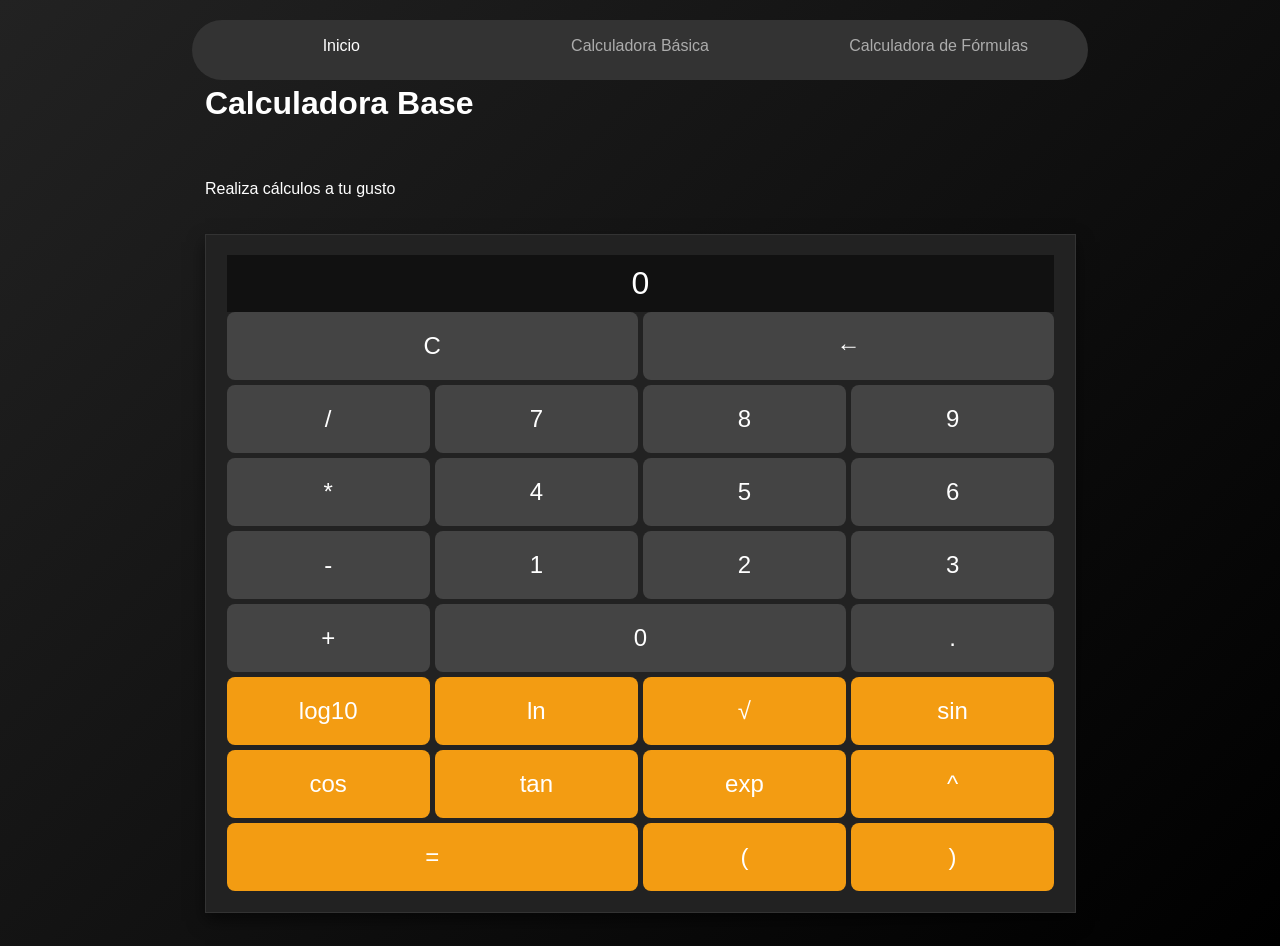
==== calcbase.html @ 017f3559 "Nuevos cálculos de fórmulas y remodelación visual" ====
<!DOCTYPE html>
<html lang="es">

<head>
    <meta charset="UTF-8">
    <meta name="viewport" content="width=device-width, initial-scale=1.0">
    <title>Calculadora Base</title>
    <link rel="stylesheet" href="styles.css">
</head>

<body>
    <div class="video-background">
        <video id="backgroundVideo" autoplay muted playsinline>
            <source id="videoSource" src="ondascolores.mp4" type="video/mp4">
            Tu navegador no soporta el elemento de video.
        </video>
    </div>
    
    
    <!-- Slider de navegación -->
    <div class="slider-container">
        <div class="slider-background">
            <div class="slider"></div>
            <div class="slider-buttons">
                <div class="slider-button" data-index="0">Inicio</div>
                <div class="slider-button" data-index="1">Calculadora Básica</div>
                <div class="slider-button" data-index="2">Calculadora de Fórmulas</div>
            </div>
        </div>
    </div>
    
    

    <!-- Contenido principal -->
    <div class="content2">
        <h1>Calculadora Base</h1>
        <p>Realiza cálculos a tu gusto</p>

        <!-- Calculadora -->
        <div class="calculator2">
            <!-- Pantalla de la calculadora -->
            <div class="display" id="display">0</div>

            <!-- Botones de la calculadora -->
            <div class="buttons">
                <button onclick="clearDisplay()" class="double">C</button>
                <button style="grid-column: span 2;" onclick="backspace()">←</button>
                <button onclick="appendToDisplay('/')">/</button>
                <button onclick="appendToDisplay('7')">7</button>
                <button onclick="appendToDisplay('8')">8</button>
                <button onclick="appendToDisplay('9')">9</button>
                <button onclick="appendToDisplay('*')">*</button>
                <button onclick="appendToDisplay('4')">4</button>
                <button onclick="appendToDisplay('5')">5</button>
                <button onclick="appendToDisplay('6')">6</button>
                <button onclick="appendToDisplay('-')">-</button>
                <button onclick="appendToDisplay('1')">1</button>
                <button onclick="appendToDisplay('2')">2</button>
                <button onclick="appendToDisplay('3')">3</button>
                <button onclick="appendToDisplay('+')">+</button>
                <button style="grid-column: span 2;" onclick="appendToDisplay('0')" class="double">0</button>
                <button onclick="appendToDisplay('.')">.</button>
                <button onclick="appendToDisplay('log10(')" class="operator">log10</button>
                <button onclick="appendToDisplay('ln(')" class="operator">ln</button>
                <button onclick="appendToDisplay('sqrt(')" class="operator">√</button>
                <button onclick="appendToDisplay('sin(')" class="operator">sin</button>
                <button onclick="appendToDisplay('cos(')" class="operator">cos</button>
                <button onclick="appendToDisplay('tan(')" class="operator">tan</button>
                <button onclick="appendToDisplay('exp(')" class="operator">exp</button>
                <button onclick="appendToDisplay('^')" class="operator">^</button>
                <button onclick="calculateCustomResult()" class="operator triple">=</button>
                <button onclick="appendToDisplay('(')" class="operator">(</button>
                <button onclick="appendToDisplay(')')" class="operator">)</button>
            </div>
        </div>
    </div>

    <script src="script.js"></script>
</body>

</html>
---- styles.css ----
body {
    font-family: 'Roboto', sans-serif;
    display: flex;
    justify-content: center; /* Centra horizontalmente */
    align-items: center;     /* Centra verticalmente */
    min-height: 100vh;  
    background: linear-gradient(135deg, #222222, #000000);
    color: #fff;
    margin-top: 3%;
}

/* Contenedor del video de fondo */
.video-background {
    position: fixed;
    top: 0;
    left: 0;
    width: 100%;
    height: 100%;
    overflow: hidden;
    z-index: -1; /* Envía el video detrás del contenido */
}

.video-background video {
    width: 100%;
    height: 100%;
    object-fit: cover; /* Asegura que el video cubra toda la pantalla */
    filter: blur(2px); /* Añade el efecto de desenfoque */
    opacity: 0,8; /* Controla la opacidad del video */
}

.info-panel {
    background-color: rgba(0, 0, 0, 0.8); /* Fondo negro con 80% de opacidad */
    color: white; /* Texto en blanco */
    padding: 20px; /* Espaciado interno */
    border-radius: 10px; /* Bordes redondeados */
    box-shadow: 0 4px 8px rgba(0, 0, 0, 0.3); /* Sombra para un efecto de elevación */
    margin: auto; /* Centrar horizontalmente el panel */
    max-width: 80%; /* Ancho máximo del panel */
    text-align: center; /* Centrar el texto */
}

.content {
    display: flex;
    flex-direction: column;
    width: 100%;
    max-width: 80%;
    padding: 20px;
    box-sizing: border-box; /* Asegura que el padding se incluya en el ancho total */
    gap: 20px; /* Espacio entre la columna de botones y la calculadora */
}

.content2 {
    margin-left: 13%;
    display: flex;
    flex-direction: column;
    width: 85%;
    max-width: 105%;
    padding: 20px;
    box-sizing: border-box; /* Asegura que el padding se incluya en el ancho total */
    gap: 20px; /* Espacio entre la columna de botones y la calculadora */
}

.buttons-left {
    width: 100%;
    display: flex;
    gap: 0.5%; /* Espacio entre botones */
    margin-right: 1%; /* Espacio a la derecha */
    margin-bottom: 1%; /* Espacio en la parte inferior */
}

.buttons-left button {
    background-color: #444;
    border: 1px solid #333;
    border-radius: 8px;
    color: #fff;
    font-size: 1em;
    padding: 10px;
    text-align: center;
    width: 200%;
}

.buttons-left button:hover {
    background-color: #555;
}

.calculator {
    border: 1px solid #333;
    box-shadow: 0 8px 16px rgba(0, 0, 0, 0.5);
    overflow: hidden;
    width: 96%;
    max-width: 100%;
    background-color: #222;
    display: flex;
    grid-template-rows: auto 1fr auto;
    padding: 2%; /* Añade padding interno para el contenido */
    margin-top: 4%;
}
.calculator2 {
    flex-direction: column;
    border: 1px solid #333;
    box-shadow: 0 8px 16px rgba(0, 0, 0, 0.5);
    overflow: hidden;
    width: 80%;
    max-width: 80%;
    background-color: #222;
    display: flex;
    grid-template-rows: auto 1fr auto;
    padding: 2%; /* Añade padding interno para el contenido */
}

.formula-box, .inputs-box, .display, .inputs-container {
    background-color: #333;
    padding: 15px;
    text-align: center;
    font-size: 1.5em;
    border-bottom: 2px solid #444;
}

.display {
    font-size: 2em;
    background-color: #111;
    border-bottom: none;
    overflow: auto;
    padding: 10px;
}

.buttons {
    display: grid;
    grid-template-columns: repeat(4, 1fr);
    gap: 5px;
}

button {
    background-color: #444;
    border: none;
    font-size: 1.5em;
    color: #fff;
    padding: 20px;
    border-radius: 8px;
    cursor: pointer;
    transition: background-color 0.3s ease;
}

button:hover {
    background-color: #555;
}

button.operator {
    background-color: #f39c12;
    color: #fff;
}

button.operator:hover {
    background-color: #e67e22;
}

button.double, button.triple {
    grid-column: span 2;
}

.input-container input[type="number"] {
    border: 1px solid #555;
    border-radius: 4px;
    padding: 10px;
    font-size: 14px;
    width: 120px;
    background-color: #222;
    color: #fff;
    text-align: center;
    outline: none;
}

.inputs-container {
    display: flex;
    flex-direction: column;
    gap: 15px;
    padding: 15px;
    background-color: #2a2a2a;
    border-radius: 8px;
    box-shadow: 0 4px 8px rgba(0, 0, 0, 0.5);
}

.input-container {
    display: flex;
    align-items: center;
    gap: 15px; /* Ajusta el espacio entre los inputs */
    background-color: #333;
    padding: 10px;
    border-radius: 6px;
    border: 1px solid #444;
}

.input-container input[type="number"] {
    border: 1px solid #555;
    border-radius: 4px;
    padding: 10px;
    font-size: 14px;
    width: 120px;
    background-color: #222;
    color: #fff;
    text-align: center;
    outline: none;
}

.input-container input[type="number"]:focus {
    border-color: #f39c12;
    box-shadow: 0 0 5px rgba(243, 156, 18, 0.5);
}

.unit-dropdown {
    border: 1px solid #555;
    border-radius: 4px;
    padding: 8px;
    font-size: 14px;
    background-color: #222;
    color: #fff;
    width: auto;
    min-width: 100px;
}


.unit-divider {
    margin: 0 10px;
    font-size: 14px;
    color: #fff;
}

.input-container label {
    font-size: 14px;
    margin-right: 10px;
    color: #fff;
}

#cablesContainer {
    margin-top: 10px;
}

.add-cable-button {
    background-color: #4CAF50;
    color: #fff;
    border: none;
    border-radius: 4px;
    padding: 10px;
    cursor: pointer;
    font-size: 14px;
    margin-top: 10px;
}

.remove-button {
    background-color: #f44336;
    color: #fff;
    border: none;
    border-radius: 4px;
    padding: 5px;
    cursor: pointer;
    font-size: 12px;
    margin-left: 10px;
}

/* Contenedor del slider */
/* Contenedor del slider */
.slider-container {
    position: fixed;
    top: 20px;
    left: 50%;
    transform: translateX(-50%);
    width: 70%; /* 70% del ancho de la pantalla */
    height: 60px;
    display: flex;
    align-items: center;
    justify-content: center;
    z-index: 1000;
}

.slider-background {
    position: relative;
    width: 100%;
    height: 100%;
    background-color: #333;
    border-radius: 30px;
    overflow: hidden;
    display: flex;
}


.slider-buttons {
    padding-top: 0.8%;
    display: flex;
    width: 100%;
    height: 100%;
}

.slider-button {
    flex: 1; /* Cada botón ocupa el 33% del contenedor */
    color: #acacac;
    font-size: 1em;
    padding: 10px;
    text-align: center;
    cursor: pointer;
    text-decoration: none;
    transition: color 0.3s ease;
    z-index: 2;
}

.slider-button:hover {
    color: #ddd;
}

.slider-button.active {
    color: #ffffff; /* Color del botón activo */
}


.logo-container {
    justify-content: left;
    align-items: left;
    margin-top: 20px;
}

.logo {
    max-width: 40%;
    height: auto;
    width: 40%;
}
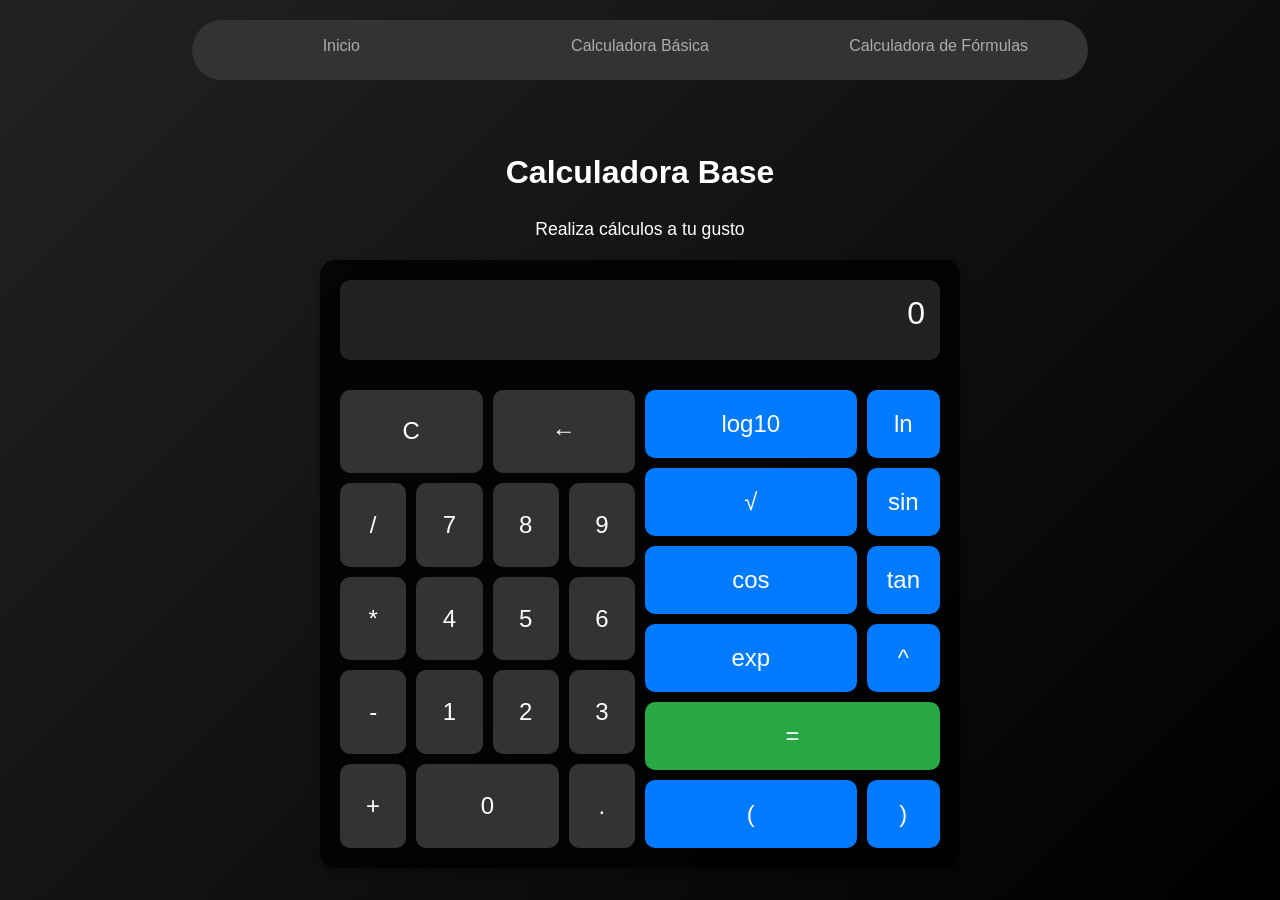
==== commit ae2b0a11: "Mejoras realizadas: conversión de valores a su unidad correspondiente. También se implementó el uso " ====
--- a/calcbase.html
+++ b/calcbase.html
@@ -5,7 +5,7 @@
     <meta charset="UTF-8">
     <meta name="viewport" content="width=device-width, initial-scale=1.0">
     <title>Calculadora Base</title>
-    <link rel="stylesheet" href="styles.css">
+    <link rel="stylesheet" href="stylescalcbase.css">
 </head>
 
 <body>
@@ -42,7 +42,9 @@
             <div class="display" id="display">0</div>
 
             <!-- Botones de la calculadora -->
-            <div class="buttons">
+        <div class="buttons">
+            <!-- Botones numéricos -->
+            <div class="numeric-buttons">
                 <button onclick="clearDisplay()" class="double">C</button>
                 <button style="grid-column: span 2;" onclick="backspace()">←</button>
                 <button onclick="appendToDisplay('/')">/</button>
@@ -60,6 +62,10 @@
                 <button onclick="appendToDisplay('+')">+</button>
                 <button style="grid-column: span 2;" onclick="appendToDisplay('0')" class="double">0</button>
                 <button onclick="appendToDisplay('.')">.</button>
+            </div>
+
+            <!-- Botones de operaciones -->
+            <div class="operator-buttons">
                 <button onclick="appendToDisplay('log10(')" class="operator">log10</button>
                 <button onclick="appendToDisplay('ln(')" class="operator">ln</button>
                 <button onclick="appendToDisplay('sqrt(')" class="operator">√</button>
@@ -68,10 +74,13 @@
                 <button onclick="appendToDisplay('tan(')" class="operator">tan</button>
                 <button onclick="appendToDisplay('exp(')" class="operator">exp</button>
                 <button onclick="appendToDisplay('^')" class="operator">^</button>
-                <button onclick="calculateCustomResult()" class="operator triple">=</button>
+                <!-- Botón de igual -->
+                <button onclick="calculateResult()" class="operator triple">=</button>
                 <button onclick="appendToDisplay('(')" class="operator">(</button>
                 <button onclick="appendToDisplay(')')" class="operator">)</button>
             </div>
+        </div>
+
         </div>
     </div>
 
--- a/stylescalcbase.css
+++ b/stylescalcbase.css
@@ -0,0 +1,250 @@
+/* Estilo base */
+body {
+    font-family: 'Roboto', sans-serif;
+    display: flex;
+    justify-content: center;
+    align-items: center;
+    min-height: 100vh;
+    background: linear-gradient(135deg, #222222, #000000);
+    color: #fff;
+    margin: 0;
+    padding: 0;
+}
+
+/* Contenedor de la calculadora */
+.content2 {
+    display: flex;
+    flex-direction: column;
+    justify-content: center;
+    align-items: center;
+    padding: 20px;
+    width: 100%;
+    max-width: 600px;
+    z-index: 10;
+    position: relative;
+    margin-top: 100px;
+    text-align: center;
+    height: 100%;
+    display: flex;
+    flex-direction: column;
+}
+
+/* Estilo para la calculadora */
+.calculator2 {
+    display: grid;
+    grid-template-columns: 1fr 1fr; /* 2 columnas: una para números, otra para operaciones */
+    grid-gap: 10px;
+    background-color: rgba(0, 0, 0, 0.8);
+    padding: 20px;
+    border-radius: 15px;
+    box-shadow: 0 4px 8px rgba(0, 0, 0, 0.3);
+    width: 100%;
+    max-width: 100%;
+    height: auto;
+    display: flex;
+    flex-direction: column;
+}
+
+/* Pantalla de la calculadora */
+.display {
+    grid-column: span 2;
+    background-color: #222;
+    color: white;
+    text-align: right;
+    padding: 15px;
+    font-size: 2rem;
+    border-radius: 10px;
+    margin-bottom: 20px;
+    height: 50px;
+    overflow-x: auto;
+}
+
+/* Botones de la calculadora */
+.buttons {
+    display: grid;
+    grid-template-columns: 1fr 1fr; /* 2 columnas: una para los números, otra para las operaciones */
+    grid-gap: 10px;
+    width: 100%;
+    max-width: 100%;
+    height: auto;
+}
+
+/* Botones numéricos */
+.numeric-buttons {
+    display: grid;
+    grid-template-columns: repeat(4, 1fr); /* 4 columnas para los números */
+    grid-gap: 10px;
+}
+
+/* Botones de operaciones */
+.operator-buttons {
+    display: grid;
+    grid-template-columns: 1fr;
+    grid-gap: 10px;
+}
+
+/* Ajustes de los botones */
+button {
+    padding: 20px;
+    font-size: 1.5rem;
+    background-color: #333;
+    color: white;
+    border: none;
+    border-radius: 10px;
+    cursor: pointer;
+    transition: background-color 0.3s;
+    width: 100%;
+}
+
+button:hover {
+    background-color: #444;
+}
+
+button:active {
+    background-color: #555;
+}
+
+/* Botón de operación */
+.operator {
+    background-color: #007BFF;
+}
+
+.operator:hover {
+    background-color: #0069d9;
+}
+
+.operator:active {
+    background-color: #0056b3;
+}
+
+/* Botón de igual */
+.triple {
+    grid-column: span 2;
+    background-color: #28a745;
+}
+
+.triple:hover {
+    background-color: #218838;
+}
+
+.triple:active {
+    background-color: #1e7e34;
+}
+
+/* Botón de doble tamaño */
+.double {
+    grid-column: span 2;
+}
+
+.video-background {
+    position: fixed;
+    top: 0;
+    left: 0;
+    width: 100%;
+    height: 100%;
+    overflow: hidden;
+    z-index: -1;
+}
+
+.video-background video {
+    width: 100%;
+    height: 100%;
+    object-fit: cover;
+    filter: blur(2px);
+    opacity: 0.8;
+}
+
+/* Media queries para móviles */
+@media (max-width: 768px) {
+    .content2 {
+        padding: 10px;
+    }
+
+    h1 {
+        font-size: 1.8rem;
+    }
+
+    p {
+        font-size: 1rem;
+    }
+
+    .buttons {
+        grid-template-columns: repeat(4, 1fr);
+    }
+
+    .display {
+        font-size: 1.6rem;
+    }
+
+    button {
+        padding: 15px;
+        font-size: 1.3rem;
+    }
+
+    .operator {
+        font-size: 1.2rem;
+    }
+}
+
+
+
+h1 {
+    font-size: 2rem;
+    margin-bottom: 10px;
+}
+
+p {
+    font-size: 1.1rem;
+    margin-bottom: 20px;
+}
+
+
+.slider-container {
+    position: fixed;
+    top: 20px;
+    left: 50%;
+    transform: translateX(-50%);
+    width: 70%;
+    height: 60px;
+    display: flex;
+    align-items: center;
+    justify-content: center;
+    z-index: 1000;
+}
+
+.slider-background {
+    position: relative;
+    width: 100%;
+    height: 100%;
+    background-color: #333;
+    border-radius: 30px;
+    overflow: hidden;
+    display: flex;
+}
+
+.slider-buttons {
+    padding-top: 0.8%;
+    display: flex;
+    width: 100%;
+    height: 100%;
+}
+
+.slider-button {
+    flex: 1;
+    color: #acacac;
+    font-size: 1em;
+    padding: 10px;
+    text-align: center;
+    cursor: pointer;
+    text-decoration: none;
+    transition: color 0.3s ease;
+}
+
+.slider-button:hover {
+    color: #ddd;
+}
+
+.slider-button.active {
+    color: #ffffff;
+}
+
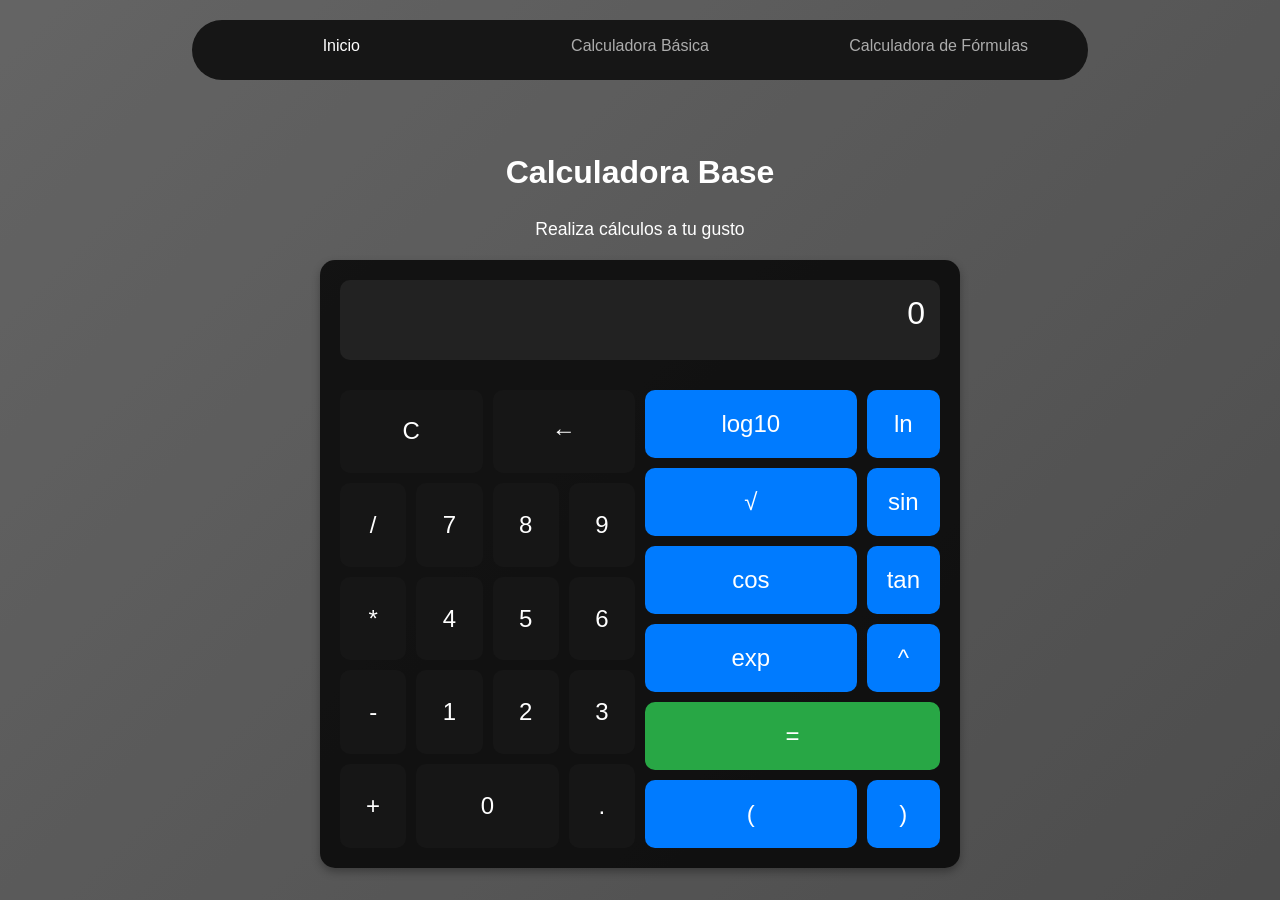
==== commit b1f011b3: "Proyecto de prueba" ====
--- a/calcbase.html
+++ b/calcbase.html
@@ -14,6 +14,8 @@
             <source id="videoSource" src="ondascolores.mp4" type="video/mp4">
             Tu navegador no soporta el elemento de video.
         </video>
+        <!-- Capa blanca semitransparente -->
+        <div class="video-overlay"></div>
     </div>
     
     
--- a/stylescalcbase.css
+++ b/stylescalcbase.css
@@ -87,7 +87,7 @@
 button {
     padding: 20px;
     font-size: 1.5rem;
-    background-color: #333;
+    background-color: #161616;
     color: white;
     border: none;
     border-radius: 10px;
@@ -135,7 +135,7 @@
 .double {
     grid-column: span 2;
 }
-
+/* Fondo de video */
 .video-background {
     position: fixed;
     top: 0;
@@ -146,13 +146,26 @@
     z-index: -1;
 }
 
+/* Video */
 .video-background video {
     width: 100%;
     height: 100%;
     object-fit: cover;
-    filter: blur(2px);
-    opacity: 0.8;
-}
+    filter: blur(3px);
+    opacity: 0.7; /* Puedes ajustar este valor */
+}
+
+/* Capa blanca semitransparente para aclarar */
+.video-overlay {
+    position: fixed;
+    top: 0;
+    left: 0;
+    width: 100%;
+    height: 100%;
+    background: rgba(255, 255, 255, 0.3); /* Blanco con 30% de opacidad */
+    z-index: 0;
+}
+
 
 /* Media queries para móviles */
 @media (max-width: 768px) {
@@ -216,7 +229,7 @@
     position: relative;
     width: 100%;
     height: 100%;
-    background-color: #333;
+    background-color: #161616;
     border-radius: 30px;
     overflow: hidden;
     display: flex;
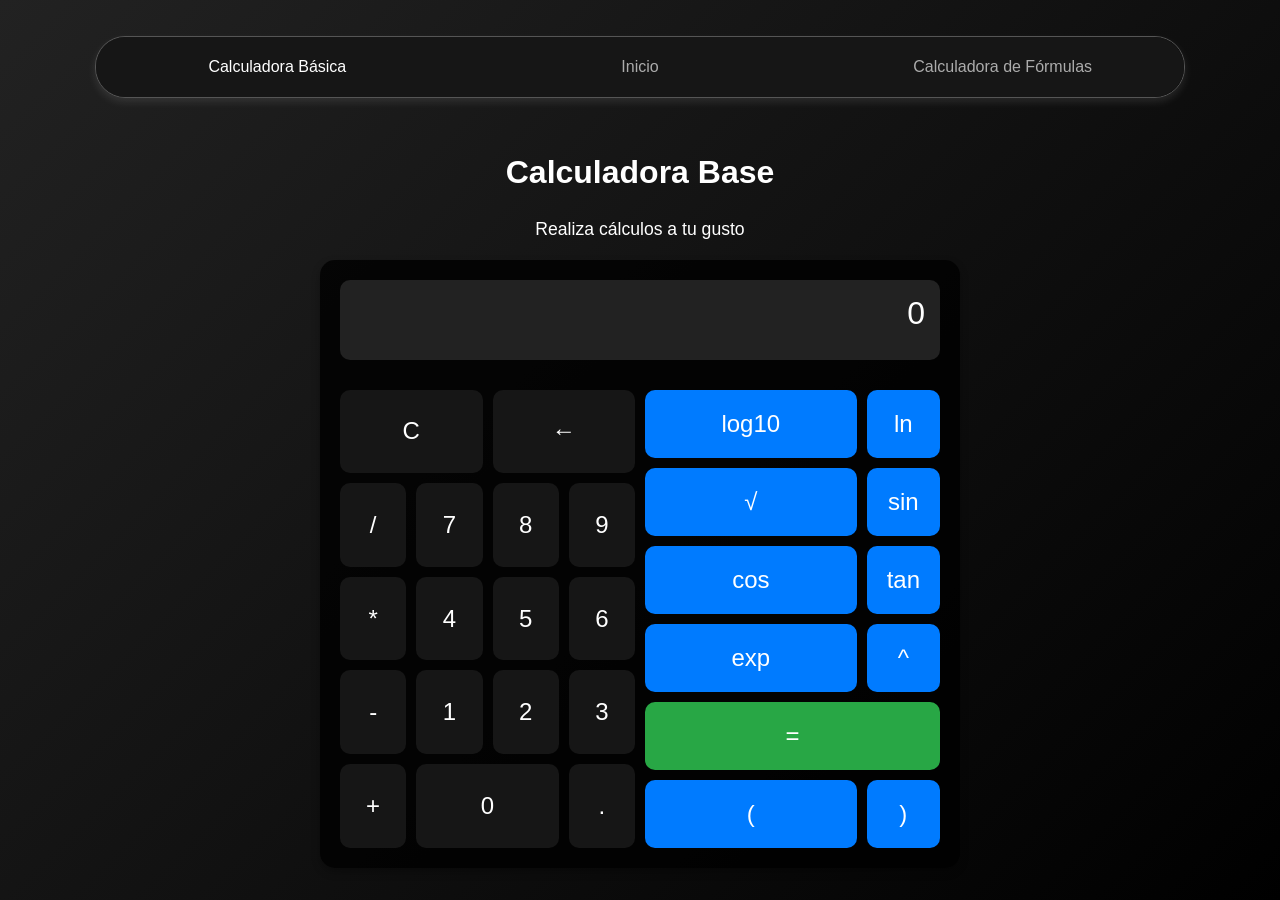
==== commit 428668ba: "Cambios y mejoras: atenuar fondos para mejor apreciación de contenido, mejora de la barra de navegac" ====
--- a/calcbase.html
+++ b/calcbase.html
@@ -24,8 +24,8 @@
         <div class="slider-background">
             <div class="slider"></div>
             <div class="slider-buttons">
+                <div class="slider-button" data-index="1">Calculadora Básica</div>
                 <div class="slider-button" data-index="0">Inicio</div>
-                <div class="slider-button" data-index="1">Calculadora Básica</div>
                 <div class="slider-button" data-index="2">Calculadora de Fórmulas</div>
             </div>
         </div>
--- a/stylescalcbase.css
+++ b/stylescalcbase.css
@@ -151,21 +151,9 @@
     width: 100%;
     height: 100%;
     object-fit: cover;
-    filter: blur(3px);
-    opacity: 0.7; /* Puedes ajustar este valor */
-}
-
-/* Capa blanca semitransparente para aclarar */
-.video-overlay {
-    position: fixed;
-    top: 0;
-    left: 0;
-    width: 100%;
-    height: 100%;
-    background: rgba(255, 255, 255, 0.3); /* Blanco con 30% de opacidad */
-    z-index: 0;
-}
-
+    opacity: 0.2; /* Ajusta este valor para cambiar la transparencia */
+    filter: brightness(0.8); /* Reduce el brillo para disimular el fondo */
+}
 
 /* Media queries para móviles */
 @media (max-width: 768px) {
@@ -211,18 +199,23 @@
     margin-bottom: 20px;
 }
 
-
+/* Slider de navegación */
 .slider-container {
     position: fixed;
-    top: 20px;
+    top: 4%;
     left: 50%;
     transform: translateX(-50%);
-    width: 70%;
+    width: 85%;
     height: 60px;
     display: flex;
     align-items: center;
     justify-content: center;
     z-index: 1000;
+    border: 1px solid #555;  /* Borde claro y sutil */
+    border-radius: 30px;
+    cursor: pointer;
+    transition: background-color 0.3s ease, box-shadow 0.3s ease;
+    box-shadow: 0 4px 8px rgba(255, 255, 255, 0.1);
 }
 
 .slider-background {
@@ -236,10 +229,11 @@
 }
 
 .slider-buttons {
-    padding-top: 0.8%;
-    display: flex;
-    width: 100%;
-    height: 100%;
+    display: flex;
+    width: 100%;
+    height: 100%;
+    justify-content: center;
+    align-items: center;
 }
 
 .slider-button {
@@ -259,5 +253,4 @@
 
 .slider-button.active {
     color: #ffffff;
-}
-
+}
